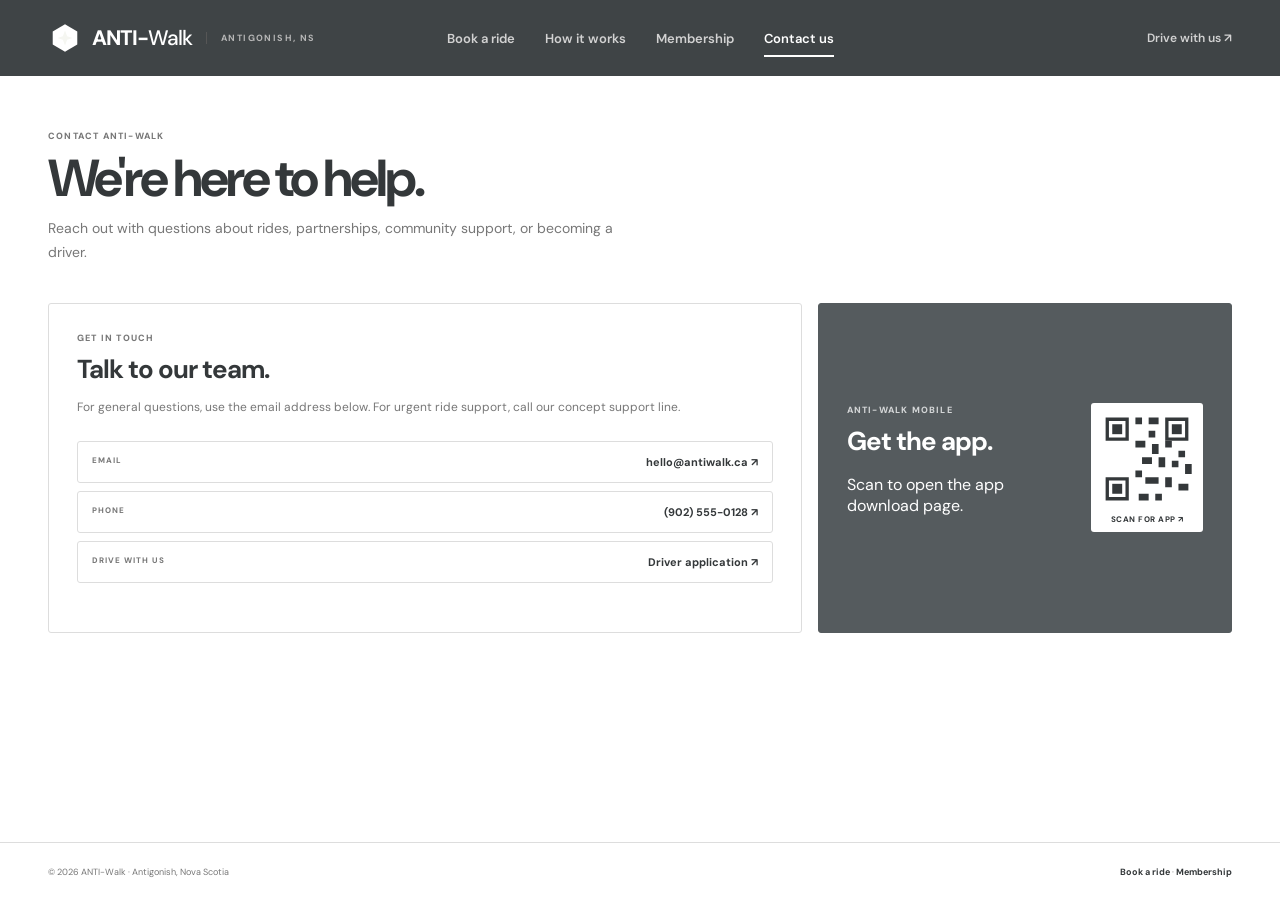
==== contact.html @ 78b8d7e1 "Session 2 commit" ====
<!doctype html>
<html lang="en">
  <head>
    <meta charset="UTF-8" />
    <meta name="viewport" content="width=device-width, initial-scale=1.0" />
    <title>Contact us — ANTI-Walk</title>
    <link rel="preconnect" href="https://fonts.googleapis.com" />
    <link rel="preconnect" href="https://fonts.gstatic.com" crossorigin />
    <link href="https://fonts.googleapis.com/css2?family=DM+Sans:wght@400;500;600;700&family=Manrope:wght@400;500;600;700;800&display=swap" rel="stylesheet" />
    <link rel="stylesheet" href="styles.css" />
  </head>
  <body>
    <div class="app-shell">
      <header class="topbar">
        <a class="brand" href="index.html" aria-label="ANTI-Walk home">
          <span class="brand-mark" aria-hidden="true"><svg viewBox="0 0 36 36" fill="none"><path d="M18 3.5 31 11v14L18 32.5 5 25V11L18 3.5Z" fill="currentColor"/><path d="m18 10 2.25 6.2L26 18l-5.75 1.8L18 26l-2.25-6.2L10 18l5.75-1.8L18 10Z" fill="#F5F6F1"/></svg></span>
          <span class="brand-name">ANTI-<span>Walk</span></span>
          <span class="brand-location">ANTIGONISH, NS</span>
        </a>
        <nav class="top-nav" aria-label="Main navigation">
          <a class="nav-link" href="index.html">Book a ride</a>
          <a class="nav-link" href="how-it-works.html">How it works</a>
          <a class="nav-link" href="membership.html">Membership</a>
          <a class="nav-link active" href="contact.html">Contact us</a>
        </nav>
        <div class="top-actions"><a class="top-drive-link" href="driver.html">Drive with us <span aria-hidden="true">↗</span></a></div>
      </header>
      <main class="secondary-main">
        <section class="page-hero">
          <span class="section-kicker">CONTACT ANTI-WALK</span>
          <h1>We're here to help.</h1>
          <p>Reach out with questions about rides, partnerships, community support, or becoming a driver.</p>
        </section>
        <section class="contact-page-grid">
          <article class="contact-panel">
            <span class="section-kicker">GET IN TOUCH</span>
            <h2>Talk to our team.</h2>
            <p>For general questions, use the email address below. For urgent ride support, call our concept support line.</p>
            <div class="contact-page-links">
              <a href="mailto:hello@antiwalk.ca"><small>EMAIL</small><strong>hello@antiwalk.ca ↗</strong></a>
              <a href="tel:+19025550128"><small>PHONE</small><strong>(902) 555-0128 ↗</strong></a>
              <a href="driver.html"><small>DRIVE WITH US</small><strong>Driver application ↗</strong></a>
            </div>
          </article>
          <article class="download-panel">
            <div><span class="section-kicker">ANTI-WALK MOBILE</span><h2>Get the app.</h2><p>Scan to open the app download page.</p></div>
            <a class="download-qr" href="app-download.html" aria-label="Open app download page">
              <svg viewBox="0 0 29 29" aria-label="App download QR code"><rect width="29" height="29" fill="#fff"/><g fill="#34383a"><path d="M2 2h7v7H2zm1 1v5h5V3zM20 2h7v7h-7zm1 1v5h5V3zM2 20h7v7H2zm1 1v5h5v-5z"/><path d="M11 2h2v2h-2zm4 0h3v2h-3zm0 4h2v2h-2zm-4 3h3v2h-3zm5 1h2v3h-2zm4-1h2v2h-2zm4 3h2v2h-2zm-11 2h3v2h-3zm5 0h2v3h-2zm4 1h2v2h-2zm4 1h2v3h-2zM11 18h2v2h-2zm3 2h4v2h-4zm6 0h2v3h-2zm4 2h3v2h-3zm-12 3h3v2h-3zm5 0h2v2h-2z"/><rect x="4" y="4" width="3" height="3"/><rect x="22" y="4" width="3" height="3"/><rect x="4" y="22" width="3" height="3"/></g></svg>
              <span>SCAN FOR APP ↗</span>
            </a>
          </article>
        </section>
      </main>
      <footer class="site-footer">
        <span>© 2026 ANTI-Walk · Antigonish, Nova Scotia</span>
        <span><a href="index.html">Book a ride</a> · <a href="membership.html">Membership</a></span>
      </footer>
    </div>
  </body>
</html>
---- styles.css ----
:root {
  color-scheme: light;
  --ink: #34383a;
  --muted: #6b6b6b;
  --soft: #f3f3f3;
  --line: #dedede;
  --green: #555b5e;
  --green-dark: #34383a;
  --paper: #fff;
  --white: #fff;
  --font-body: "DM Sans", sans-serif;
  --font-display: "DM Sans", "Manrope", sans-serif;
  font-family: var(--font-body);
  color: var(--ink);
  background: var(--paper);
  font-synthesis: none;
  text-rendering: optimizeLegibility;
}

* { box-sizing: border-box; }
html { scroll-behavior: smooth; }
body { margin: 0; min-width: 320px; min-height: 100vh; background: #fff; }
button, input, select, textarea { font: inherit; }
button { color: inherit; }
a { color: inherit; text-decoration: none; }

.app-shell { width: 100%; min-height: 100vh; margin: 0 auto; }

.topbar {
  height: 76px;
  display: grid;
  grid-template-columns: minmax(240px, 1fr) auto minmax(240px, 1fr);
  align-items: center;
  padding: 0 48px;
  color: #fff;
  background: #3f4446;
}
.brand { display: flex; align-items: center; gap: 10px; justify-self: start; }
.brand-mark { width: 34px; height: 34px; display: inline-flex; color: #fff; }
.brand-mark svg { width: 100%; height: 100%; }
.brand-name { font: 800 21px/1 var(--font-display); letter-spacing: -1px; }
.brand-name span { font-weight: 500; }
.brand-location { margin-left: 4px; padding-left: 14px; border-left: 1px solid #565656; color: #b7b7b7; font-size: 9px; font-weight: 700; letter-spacing: 1.4px; }
.top-nav { display: flex; align-items: center; gap: 30px; justify-self: center; }
.nav-link { position: relative; padding: 27px 0; color: #d2d2d2; font-size: 13px; font-weight: 600; }
.nav-link:hover, .nav-link.active { color: #fff; }
.nav-link.active::after { content: ""; position: absolute; left: 0; right: 0; bottom: 17px; height: 2px; background: #fff; }
.top-actions { display: flex; align-items: center; gap: 18px; justify-self: end; }
.top-drive-link { color: #d2d2d2; font-size: 12px; font-weight: 600; }
.top-drive-link:hover { color: #fff; }
.profile-button { display: flex; align-items: center; gap: 8px; padding: 7px 10px 7px 7px; border: 0; border-radius: 22px; color: #fff; background: #555b5e; cursor: pointer; font-size: 12px; font-weight: 600; }
.profile-initials { width: 28px; height: 28px; display: grid; place-items: center; border-radius: 50%; color: #34383a; background: #fff; font-size: 11px; }
.profile-button svg { width: 12px; height: 12px; fill: none; stroke: currentColor; stroke-width: 2; }

.workspace {
  max-width: 1440px;
  min-height: calc(100vh - 76px);
  display: grid;
  grid-template-columns: 420px minmax(0, 1fr);
  gap: 32px;
  margin: 0 auto;
  padding: 32px 48px 48px;
  background: #fff;
}
.booking-column { width: 100%; }
.intro { margin-bottom: 24px; }
.eyebrow, .map-live { display: flex; align-items: center; gap: 8px; color: #777; font-size: 11px; font-weight: 700; letter-spacing: .7px; text-transform: uppercase; }
.live-dot { width: 7px; height: 7px; border-radius: 50%; background: #1e9e52; box-shadow: 0 0 0 3px #daf1e3; }
h1 { margin: 10px 0 8px; font: 700 48px/.98 var(--font-display); letter-spacing: -3px; }
h1 span { color: #34383a; }
.intro p { margin: 0; color: #777; font-size: 14px; }

.booking-card { padding: 24px; border: 1px solid #e2e2e2; border-radius: 4px; background: #fff; }
.card-heading { display: flex; align-items: flex-start; justify-content: space-between; margin-bottom: 18px; }
.section-kicker { display: block; color: #777; font-size: 9px; font-weight: 800; letter-spacing: 1.2px; }
.card-heading h2 { margin: 5px 0 0; font: 700 24px/1.15 var(--font-display); letter-spacing: -1px; }
.local-badge { display: inline-flex; align-items: center; gap: 6px; margin-top: 2px; padding: 7px 9px; border: 1px solid #ddd; border-radius: 20px; color: #555; background: #fff; font-size: 9px; font-weight: 700; }
.local-badge svg { width: 12px; height: 12px; fill: none; stroke: currentColor; stroke-width: 1.5; }

.route-fields { position: relative; display: flex; flex-direction: column; padding-left: 28px; border: 1px solid #ddd; background: #fff; }
.route-rail { position: absolute; top: 20px; bottom: 21px; left: 13px; display: flex; align-items: center; flex-direction: column; }
.rail-dot { width: 8px; height: 8px; border: 2px solid #34383a; border-radius: 50%; }
.rail-line { width: 1px; flex: 1; min-height: 20px; background: #aaa; }
.rail-square { width: 8px; height: 8px; border: 2px solid #34383a; }
.location-field { display: block; min-width: 0; padding: 10px 44px 9px 0; }
.location-field + .location-field { border-top: 1px solid #e8e8e8; }
.field-label { display: block; margin-bottom: 3px; color: #777; font-size: 9px; font-weight: 800; letter-spacing: .8px; }
.location-field input { width: 100%; padding: 0; border: 0; outline: 0; color: #34383a; background: transparent; font-size: 14px; font-weight: 600; }
.swap-button { position: absolute; z-index: 1; top: 50%; right: 10px; display: grid; width: 30px; height: 30px; place-items: center; transform: translateY(-50%); border: 1px solid #ddd; border-radius: 50%; background: #fff; cursor: pointer; }
.swap-button:hover { background: #f3f3f3; }
.swap-button svg { width: 14px; height: 14px; fill: none; stroke: #34383a; stroke-width: 1.5; }

.quick-destinations { margin: 14px 0 18px; }
.quick-label { display: block; margin-bottom: 8px; color: #777; font-size: 9px; font-weight: 800; letter-spacing: .8px; }
.destination-chips { display: flex; flex-wrap: wrap; gap: 7px; }
.destination-chip { display: inline-flex; align-items: center; gap: 7px; padding: 8px 10px; border: 1px solid #ddd; border-radius: 3px; background: #fff; cursor: pointer; font-size: 11px; font-weight: 700; }
.destination-chip:hover, .destination-chip.selected { border-color: #555b5e; background: #555b5e; color: #fff; }
.chip-icon { display: inline-grid; width: 16px; height: 16px; place-items: center; border-radius: 2px; font-size: 12px; }

.child-booking-toggle, .friend-booking-toggle { display: flex; align-items: center; gap: 9px; margin: 0 0 12px; padding: 11px; border: 1px solid #ddd; border-radius: 3px; cursor: pointer; }
.child-booking-toggle:has(input:checked), .friend-booking-toggle:has(input:checked) { border-color: #555b5e; background: #f6f6f6; }
.child-booking-toggle > input, .friend-booking-toggle > input { position: absolute; opacity: 0; }
.toggle-check { width: 18px; height: 18px; display: grid; flex: 0 0 auto; place-items: center; border: 1px solid #aaa; border-radius: 2px; background: #fff; }
.child-booking-toggle input:checked + .toggle-check, .friend-booking-toggle input:checked + .toggle-check { border-color: #555b5e; background: #555b5e; }
.child-booking-toggle input:checked + .toggle-check::after, .friend-booking-toggle input:checked + .toggle-check::after { content: "✓"; color: #fff; font-size: 11px; }
.child-toggle-copy { display: flex; flex: 1; flex-direction: column; gap: 2px; }
.child-toggle-copy strong { font-size: 11px; }
.child-toggle-copy small { color: #777; font-size: 9px; }
.friend-icon, .family-icon { width: 27px; height: 27px; display: grid; flex: 0 0 auto; place-items: center; border-radius: 3px; color: #fff; background: #555b5e; }
.family-icon svg { width: 17px; height: 17px; fill: none; stroke: currentColor; stroke-width: 1.4; }
.friend-pickup-fields, .child-details { min-width: 0; margin: -4px 0 12px; padding: 12px; border: 1px solid #ddd; border-radius: 3px; background: #f7f7f7; }
.friend-pickup-fields legend, .child-details legend { padding: 0 5px; font-size: 10px; font-weight: 800; }
.friend-pickup-fields > p, .child-safety-note, .child-privacy-note { color: #777; font-size: 9px; line-height: 1.5; }
.friend-fields, .child-fields { display: grid; grid-template-columns: 1fr 1fr; gap: 8px; }
.full-field { grid-column: 1 / -1; }
.form-field { display: flex; min-width: 0; flex-direction: column; gap: 5px; color: #555; font-size: 9px; font-weight: 700; }
.form-field input { width: 100%; padding: 9px; border: 1px solid #ddd; border-radius: 2px; color: #34383a; background: #fff; font-size: 11px; }
.guardian-consent { display: flex; align-items: flex-start; gap: 7px; margin: 10px 0; color: #555; font-size: 9px; line-height: 1.5; }
.guardian-consent input { accent-color: #555b5e; }

.ride-options-heading { display: flex; justify-content: space-between; align-items: center; margin: 3px 0 9px; }
.ride-options-heading > div { display: flex; align-items: baseline; gap: 9px; }
.ride-options-note { color: #777; font-size: 9px; }
.info-button { width: 20px; height: 20px; display: grid; place-items: center; border: 0; border-radius: 50%; background: #eee; cursor: help; }
.info-button svg { width: 13px; height: 13px; fill: none; stroke: #555; }
.ride-options { display: grid; gap: 7px; }
.ride-option { min-height: 58px; display: flex; align-items: center; gap: 10px; padding: 7px 10px 7px 7px; border: 1px solid #ddd; border-radius: 3px; text-align: left; background: #fff; cursor: pointer; }
.ride-option:hover { border-color: #777; }
.ride-option.selected { border: 2px solid #555b5e; padding: 6px 9px 6px 6px; background: #fafafa; }
.ride-art { width: 48px; height: 42px; display: grid; flex: 0 0 auto; place-items: center; border-radius: 2px; color: #34383a; background: #eee; }
.ride-art svg { width: 42px; height: 30px; }
.ride-copy { display: flex; flex: 1; flex-direction: column; gap: 3px; }
.ride-copy strong { font-size: 12px; }
.ride-copy small { color: #777; font-size: 9px; }
.ride-price { font: 700 14px var(--font-display); }

.ride-meta { min-height: 48px; display: flex; align-items: center; gap: 8px; color: #666; font-size: 10px; }
.ride-meta strong { color: #34383a; }
.arrival-icon { width: 18px; height: 18px; display: grid; place-items: center; }
.arrival-icon svg { width: 16px; height: 16px; fill: none; stroke: #555b5e; stroke-width: 1.5; }
.meta-divider { height: 12px; border-left: 1px solid #ddd; }
.schedule-button { display: inline-flex; align-items: center; gap: 5px; margin-left: auto; padding: 7px 8px; border: 1px solid #ddd; border-radius: 3px; background: #fff; cursor: pointer; font-size: 10px; }
.schedule-button > svg { width: 13px; height: 13px; fill: none; stroke: #555b5e; }
.request-button { width: 100%; min-height: 52px; display: flex; align-items: center; justify-content: space-between; padding: 12px 14px; border: 0; border-radius: 3px; color: #fff; background: #555b5e; cursor: pointer; font-size: 14px; font-weight: 800; }
.request-button:hover { background: #34383a; }
.request-arrow { width: 28px; height: 28px; display: grid; place-items: center; border-radius: 50%; color: #34383a; background: #fff; }
.demo-note { margin: 9px 0 0; color: #777; text-align: center; font-size: 8px; }
.community-note { display: flex; align-items: center; gap: 11px; margin-top: 14px; padding: 12px 0; border-top: 1px solid #e8e8e8; border-bottom: 1px solid #e8e8e8; }
.community-icon { width: 34px; height: 34px; display: grid; flex: 0 0 auto; place-items: center; border-radius: 50%; color: #fff; background: #555b5e; }
.community-icon svg { width: 18px; height: 18px; fill: none; stroke: currentColor; }
.community-note > span:nth-child(2) { display: flex; flex: 1; flex-direction: column; gap: 3px; }
.community-note strong { font-size: 11px; }
.community-note small { color: #777; font-size: 9px; }
.community-arrow { font-size: 16px; }

.map-panel { position: relative; min-height: 720px; display: grid; grid-template-rows: 58px minmax(0, 1fr) auto; overflow: hidden; border: 1px solid #ddd; background: #eee; }
.map-topline { position: relative; z-index: 2; display: flex; align-items: center; justify-content: space-between; padding: 10px 14px; border-bottom: 1px solid #ddd; background: #fff; }
.map-location-group { display: flex; align-items: center; flex-wrap: wrap; gap: 8px; }
.map-live { padding: 0; color: #555; font-size: 9px; }
.active-driver-counter { display: inline-flex; align-items: center; gap: 5px; color: #555; font-size: 9px; }
.active-driver-counter strong { color: #34383a; font-size: 12px; }
.active-driver-counter small { padding: 3px 5px; border-radius: 2px; color: #777; background: #eee; font-size: 7px; }
.active-driver-dot { width: 7px; height: 7px; border-radius: 50%; background: #555b5e; }
.map-topline-actions { display: flex; gap: 6px; }
.map-layer-button { display: flex; align-items: center; gap: 6px; padding: 8px 9px; border: 1px solid #ddd; border-radius: 3px; background: #fff; cursor: pointer; font-size: 9px; font-weight: 700; }
.map-layer-button:hover { background: #f3f3f3; }
.map-layer-button svg { width: 14px; height: 14px; fill: none; stroke: #555b5e; stroke-width: 1.5; }
.map-canvas { position: relative; min-height: 0; overflow: hidden; background: #efefea; }
.map-drawing { width: 100%; height: 100%; display: block; touch-action: none; cursor: grab; }
.map-drawing.is-panning { cursor: grabbing; }
.map-place text { fill: #666; font: 700 10px "DM Sans", sans-serif; letter-spacing: 1px; }
.map-marker { transition: transform .25s ease; }
.map-zoom-controls { position: absolute; z-index: 3; top: 12px; right: 12px; display: grid; gap: 5px; }
.map-zoom-controls button { width: 34px; height: 34px; display: grid; place-items: center; border: 1px solid #ddd; border-radius: 3px; background: #fff; cursor: pointer; font-size: 20px; box-shadow: 0 2px 8px rgba(0,0,0,.08); }

.map-toolbar { position: relative; z-index: 2; display: grid; grid-template-columns: minmax(170px,.8fr) minmax(190px,1fr) minmax(120px,auto); align-items: center; gap: 10px; min-height: 76px; padding: 9px 12px; border-top: 1px solid #ddd; background: #fff; }
.map-pick-area { display: grid; min-width: 0; gap: 4px; }
.map-pick-controls { display: flex; align-items: center; gap: 3px; }
.map-pick-controls > span { margin-right: 2px; color: #777; font-size: 8px; }
.map-target-button { padding: 5px 7px; border: 1px solid #ddd; border-radius: 3px; background: #fff; cursor: pointer; font-size: 8px; font-weight: 700; }
.map-target-button.active { border-color: #555b5e; color: #fff; background: #555b5e; }
.map-target-button[hidden], .map-pick-instruction[hidden] { display: none; }
.map-place-label { display: none; }
.map-place-select { width: 100%; max-width: 220px; padding: 6px 7px; border: 1px solid #ddd; border-radius: 3px; background: #fff; font-size: 9px; }
.map-pick-instruction { color: #777; font-size: 8px; }
.route-summary { display: flex; align-items: center; gap: 9px; min-width: 0; }
.summary-icon { width: 34px; height: 34px; display: grid; flex: 0 0 auto; place-items: center; border-radius: 50%; color: #fff; background: #555b5e; }
.summary-icon svg { width: 18px; height: 18px; fill: none; stroke: currentColor; }
.route-summary > span:nth-child(2) { min-width: 0; display: flex; flex-direction: column; gap: 3px; }
.route-summary small { color: #777; font-size: 7px; font-weight: 800; letter-spacing: .8px; }
.route-summary strong { max-width: 220px; overflow: hidden; text-overflow: ellipsis; white-space: nowrap; font-size: 10px; }
.route-summary strong i { color: #777; font-style: normal; }
.summary-distance { margin-left: 5px; padding-left: 9px; border-left: 1px solid #ddd; color: #555; font-size: 9px; white-space: nowrap; }
.map-footer-actions { display: flex; align-items: flex-end; flex-direction: column; gap: 5px; }
.map-disclaimer { color: #777; font-size: 7px; }
.map-directions-link { font-size: 9px; font-weight: 800; text-decoration: underline; text-underline-offset: 3px; }
.local-map-fallback { position: absolute; z-index: 4; inset: 0; display: grid; place-items: center; padding: 20px; background: #efefea; }
.local-map-fallback[hidden] { display: none; }
.local-map-fallback-card { width: min(460px,100%); padding: 20px; border: 1px solid #ddd; background: #fff; box-shadow: 0 10px 30px rgba(0,0,0,.12); }
.local-map-fallback-card strong { font-size: 16px; }
.local-map-fallback-card p { color: #777; font-size: 10px; }
.local-map-places { display: flex; flex-wrap: wrap; gap: 6px; }
.local-map-place { padding: 8px 10px; border: 1px solid #ddd; border-radius: 3px; background: #fff; cursor: pointer; font-size: 9px; font-weight: 700; }
.local-map-place:hover { border-color: #555b5e; background: #555b5e; color: #fff; }

.membership-section { max-width: 1440px; margin: 0 auto; padding: 28px 48px 64px; border-top: 1px solid #ddd; }
.membership-heading { display: flex; align-items: flex-end; justify-content: space-between; margin-bottom: 18px; }
.membership-heading h2 { margin: 7px 0 6px; font: 700 32px/1.1 var(--font-display); letter-spacing: -1.5px; }
.membership-heading p { margin: 0; color: #777; font-size: 12px; }
.membership-note { color: #777; font-size: 9px; }
.membership-grid { display: grid; grid-template-columns: repeat(3,1fr); gap: 12px; }
.membership-card { position: relative; padding: 22px; border: 1px solid #ddd; border-radius: 3px; background: #fff; }
.featured-plan { border: 2px solid #555b5e; }
.popular-plan { position: absolute; top: -10px; right: 14px; padding: 5px 8px; border-radius: 2px; color: #fff; background: #555b5e; font-size: 8px; font-weight: 800; }
.plan-label { color: #777; font-size: 8px; font-weight: 800; letter-spacing: 1px; }
.membership-card h3 { margin: 9px 0 5px; font-size: 20px; letter-spacing: -.5px; }
.plan-price { margin: 0; font: 700 27px var(--font-display); }
.plan-price span { color: #777; font: 500 10px var(--font-body); }
.plan-summary { min-height: 34px; color: #777; font-size: 10px; line-height: 1.5; }
.membership-card ul { min-height: 82px; display: grid; gap: 8px; margin: 0 0 16px; padding: 13px 0 0; border-top: 1px solid #eee; list-style: none; }
.membership-card li { position: relative; padding-left: 16px; color: #555; font-size: 10px; }
.membership-card li::before { content: "✓"; position: absolute; left: 0; }
.plan-button { width: 100%; padding: 11px; border: 1px solid #555b5e; border-radius: 3px; background: #fff; cursor: pointer; font-size: 10px; font-weight: 800; }
.featured-plan .plan-button { color: #fff; background: #555b5e; }
.membership-footnote { color: #777; text-align: center; font-size: 8px; }

.contact-section {
  max-width: 1440px;
  display: grid;
  grid-template-columns: minmax(0, 1fr) minmax(380px, .55fr);
  gap: 32px;
  align-items: stretch;
  margin: 0 auto;
  padding: 36px 48px;
  border-top: 1px solid #ddd;
  background: #f5f5f5;
}
.contact-copy h2 { margin: 7px 0 8px; font: 700 32px/1.1 var(--font-display); letter-spacing: -1.5px; }
.contact-copy > p { max-width: 520px; margin: 0; color: #777; font-size: 12px; }
.contact-links { display: flex; gap: 10px; margin-top: 22px; }
.contact-links a { min-width: 210px; display: flex; flex-direction: column; gap: 5px; padding: 13px 14px; border: 1px solid #d8d8d8; border-radius: 3px; background: #fff; }
.contact-links a:hover { border-color: #555b5e; }
.contact-links small { color: #777; font-size: 8px; font-weight: 800; letter-spacing: 1px; }
.contact-links strong { font-size: 12px; }
.download-card { display: flex; align-items: center; justify-content: space-between; gap: 18px; padding: 20px; border: 1px solid #555b5e; border-radius: 3px; color: #fff; background: #555b5e; }
.download-card .section-kicker { color: #d4d6d7; }
.download-card h3 { margin: 6px 0 5px; font-size: 22px; letter-spacing: -.8px; }
.download-card p { margin: 0; color: #dedede; font-size: 10px; }
.download-qr { width: 112px; display: flex; flex: 0 0 auto; flex-direction: column; align-items: center; gap: 7px; padding: 8px; border-radius: 3px; color: #34383a; background: #fff; }
.download-qr svg { width: 96px; height: 96px; }
.download-qr span { font-size: 8px; font-weight: 800; letter-spacing: .5px; }

.site-footer { max-width: 1440px; min-height: 58px; display: flex; align-items: center; justify-content: space-between; margin: 0 auto; padding: 0 48px; border-top: 1px solid #ddd; color: #777; font-size: 9px; }
.site-footer a { color: #34383a; font-weight: 700; }
.toast { position: fixed; z-index: 10; right: 24px; bottom: 24px; max-width: 380px; padding: 14px 16px; border: 1px solid #555b5e; border-radius: 3px; color: #fff; background: #555b5e; font-size: 11px; opacity: 0; transform: translateY(12px); pointer-events: none; transition: .2s; }
.toast.visible { opacity: 1; transform: translateY(0); }

.schedule-dialog { width: min(420px, calc(100% - 32px)); padding: 26px; border: 1px solid #555b5e; border-radius: 3px; background: #fff; box-shadow: 0 20px 60px rgba(52,56,58,.22); }
.schedule-dialog::backdrop { background: rgba(0,0,0,.55); }
.dialog-kicker { color: #777; font-size: 9px; font-weight: 800; letter-spacing: 1.2px; }
.schedule-dialog h2 { margin: 8px 0; font-size: 22px; letter-spacing: -.8px; }
.schedule-dialog p { color: #777; font-size: 11px; }
.schedule-dialog label { display: block; margin: 18px 0 6px; font-size: 10px; font-weight: 700; }
.schedule-dialog input, .user-profile-dialog input, .user-profile-dialog select { width: 100%; padding: 11px; border: 1px solid #ccc; border-radius: 2px; background: #fff; font-size: 12px; }
.dialog-actions { display: flex; justify-content: flex-end; gap: 8px; margin-top: 20px; }
.dialog-actions button { padding: 10px 13px; border-radius: 3px; cursor: pointer; font-size: 10px; font-weight: 800; }
.dialog-cancel { border: 1px solid #ccc; background: #fff; }
.dialog-confirm { border: 1px solid #555b5e; color: #fff; background: #555b5e; }
.user-profile-dialog { width: min(420px, calc(100% - 32px)); }
.profile-dialog-heading { display: flex; align-items: flex-start; justify-content: space-between; }
.profile-dialog-heading h2 { margin: 8px 0 0; font-size: 22px; }
.profile-dialog-close { width: 30px; height: 30px; display: grid; place-items: center; border: 1px solid #ddd; border-radius: 50%; background: #fff; cursor: pointer; }
.user-profile-dialog label { display: block; margin: 12px 0 6px; font-size: 10px; font-weight: 700; }
.optional-label { color: #777; font-size: 8px; }
.profile-membership-row { display: flex; justify-content: space-between; margin-top: 14px; padding: 10px 0; border-top: 1px solid #eee; border-bottom: 1px solid #eee; font-size: 10px; }
.profile-storage-note, .profile-status { color: #777; font-size: 8px; }

.secondary-main {
  max-width: 1440px;
  min-height: calc(100vh - 134px);
  margin: 0 auto;
  padding: 54px 48px 64px;
}
.page-hero {
  max-width: 760px;
  margin-bottom: 38px;
}
.page-hero h1 { margin: 10px 0 12px; font-size: 52px; line-height: 1.02; }
.page-hero p { max-width: 600px; margin: 0; color: #777; font-size: 14px; line-height: 1.7; }
.how-grid {
  display: grid;
  grid-template-columns: repeat(3, 1fr);
  gap: 14px;
}
.how-card {
  min-height: 230px;
  padding: 24px;
  border: 1px solid #ddd;
  border-radius: 3px;
  background: #fff;
}
.how-number {
  width: 36px;
  height: 36px;
  display: grid;
  place-items: center;
  margin-bottom: 42px;
  border: 1px solid #555b5e;
  border-radius: 50%;
  color: #555b5e;
  font-size: 11px;
  font-weight: 800;
}
.how-card h2 { margin: 0 0 8px; font-size: 20px; letter-spacing: -.6px; }
.how-card p { margin: 0; color: #777; font-size: 11px; line-height: 1.65; }
.secondary-cta {
  margin-top: 24px;
  padding: 24px;
  display: flex;
  align-items: center;
  justify-content: space-between;
  gap: 20px;
  color: #fff;
  background: #555b5e;
}
.secondary-cta h2 { margin: 5px 0 0; font-size: 24px; }
.secondary-cta a { padding: 11px 14px; border: 1px solid #fff; border-radius: 3px; color: #fff; font-size: 11px; font-weight: 800; }
.membership-page-grid { margin-top: 8px; }
.contact-page-grid {
  display: grid;
  grid-template-columns: minmax(0, 1fr) minmax(340px, .55fr);
  gap: 16px;
}
.contact-panel, .download-panel {
  min-height: 330px;
  padding: 28px;
  border: 1px solid #ddd;
  border-radius: 3px;
  background: #fff;
}
.contact-panel h2, .download-panel h2 { margin: 8px 0 10px; font-size: 26px; letter-spacing: -1px; }
.contact-panel > p, .download-panel > p { color: #777; font-size: 12px; line-height: 1.6; }
.contact-page-links { display: grid; gap: 8px; margin-top: 24px; }
.contact-page-links a { display: flex; justify-content: space-between; gap: 16px; padding: 13px 14px; border: 1px solid #ddd; border-radius: 3px; }
.contact-page-links a:hover { border-color: #555b5e; }
.contact-page-links small { color: #777; font-size: 8px; font-weight: 800; letter-spacing: 1px; }
.contact-page-links strong { font-size: 11px; }
.download-panel { display: flex; align-items: center; justify-content: space-between; gap: 18px; color: #fff; background: #555b5e; border-color: #555b5e; }
.download-panel .section-kicker { color: #d4d6d7; }
.download-panel > p { color: #ddd; }

@media (max-width: 1120px) {
  .topbar { padding: 0 28px; }
  .workspace { grid-template-columns: 390px minmax(0,1fr); gap: 22px; padding: 28px; }
  .map-panel { min-height: 700px; }
  .map-toolbar { grid-template-columns: minmax(150px,.8fr) minmax(150px,1fr); }
  .map-footer-actions { display: none; }
  .membership-section { padding-left: 28px; padding-right: 28px; }
  .secondary-main { padding: 44px 28px 54px; }
}

@media (max-width: 820px) {
  .topbar { grid-template-columns: 1fr auto; height: 68px; padding: 0 18px; }
  .brand-location, .top-nav, .top-drive-link { display: none; }
  .workspace { display: flex; flex-direction: column; min-height: auto; padding: 22px 18px 34px; }
  .booking-column { max-width: none; }
  h1 { font-size: 40px; }
  .map-panel { order: -1; min-height: 340px; height: 340px; grid-template-rows: 52px minmax(0,1fr) 64px; }
  .map-toolbar { grid-template-columns: 1fr auto; min-height: 64px; }
  .map-pick-area { max-width: 240px; }
  .route-summary { justify-self: end; }
  .summary-icon { display: none; }
  .summary-distance { display: none; }
  .membership-grid { grid-template-columns: 1fr; }
  .membership-heading { align-items: flex-start; flex-direction: column; gap: 8px; }
  .contact-section { grid-template-columns: 1fr; padding: 28px 18px; }
  .contact-links { flex-direction: column; }
  .contact-links a { min-width: 0; }
  .how-grid { grid-template-columns: 1fr; }
  .how-card { min-height: 180px; }
  .how-number { margin-bottom: 25px; }
  .secondary-main { padding: 32px 18px 44px; }
  .page-hero h1 { font-size: 40px; }
  .secondary-cta { align-items: flex-start; flex-direction: column; }
  .contact-page-grid { grid-template-columns: 1fr; }
  .download-panel { min-height: 220px; }
  .site-footer { margin: 0 18px; padding: 10px 0; }
}

@media (max-width: 520px) {
  .topbar { height: 64px; }
  .brand-mark { width: 30px; height: 30px; }
  .brand-name { font-size: 18px; }
  .profile-label, .profile-button svg { display: none; }
  .workspace { padding: 18px 12px 28px; }
  h1 { font-size: 36px; }
  .booking-card { padding: 16px 12px; }
  .friend-fields, .child-fields { grid-template-columns: 1fr; }
  .map-panel { height: 300px; min-height: 300px; grid-template-rows: 48px minmax(0,1fr) 58px; }
  .map-location-group { gap: 5px; }
  .map-live { display: none; }
  .map-topline { padding: 8px 10px; }
  .map-layer-button span { display: none; }
  .map-toolbar { grid-template-columns: 1fr auto; padding: 7px 8px; }
  .map-place-select { max-width: 140px; }
  .map-pick-instruction { display: none; }
  .route-summary strong { max-width: 130px; }
  .community-note small { display: none; }
  .membership-section { padding: 24px 12px 40px; }
  .membership-heading h2 { font-size: 26px; }
  .membership-note { display: none; }
  .contact-section { padding: 24px 12px; }
  .contact-copy h2 { font-size: 27px; }
  .download-card { align-items: flex-start; }
  .download-qr { width: 104px; }
  .download-qr svg { width: 88px; height: 88px; }
  .site-footer { align-items: flex-start; flex-direction: column; justify-content: center; gap: 5px; }
  .ride-meta { flex-wrap: wrap; }
  .schedule-button { margin-left: auto; }
}
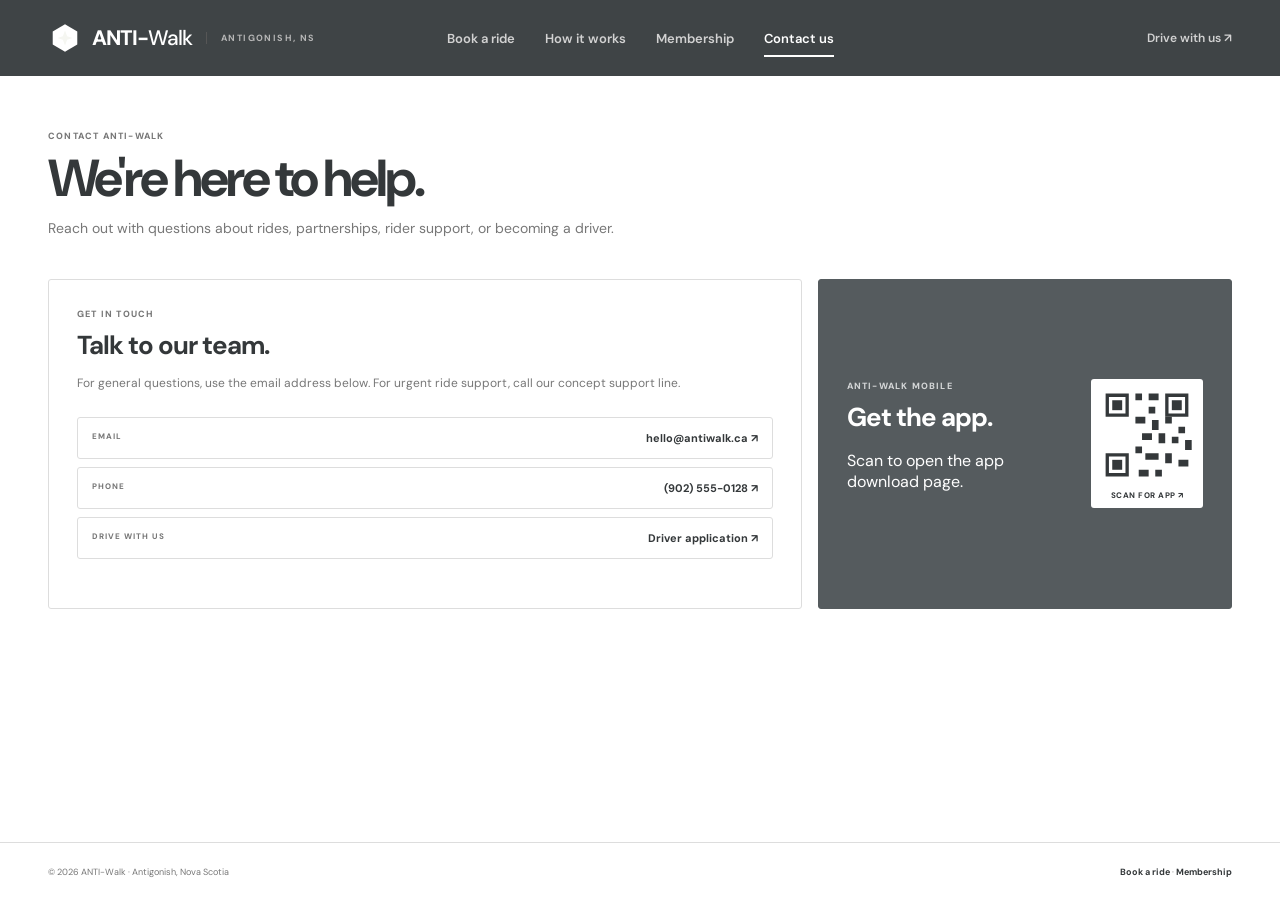
==== commit fa1f8864: "updates" ====
--- a/contact.html
+++ b/contact.html
@@ -29,7 +29,7 @@
         <section class="page-hero">
           <span class="section-kicker">CONTACT ANTI-WALK</span>
           <h1>We're here to help.</h1>
-          <p>Reach out with questions about rides, partnerships, community support, or becoming a driver.</p>
+          <p>Reach out with questions about rides, partnerships, rider support, or becoming a driver.</p>
         </section>
         <section class="contact-page-grid">
           <article class="contact-panel">
--- a/styles.css
+++ b/styles.css
@@ -159,6 +159,10 @@
 .map-live { padding: 0; color: #555; font-size: 9px; }
 .active-driver-counter { display: inline-flex; align-items: center; gap: 5px; color: #555; font-size: 9px; }
 .active-driver-counter strong { color: #34383a; font-size: 12px; }
+.registered-rider-count { margin-left: 4px; padding-left: 8px; border-left: 1px solid #ddd; }
+.registered-rider-count strong { font-size: inherit; }
+.active-driver-wait { margin-left: 4px; padding-left: 8px; border-left: 1px solid #ddd; }
+.active-driver-wait strong { font-size: inherit; }
 .active-driver-counter small { padding: 3px 5px; border-radius: 2px; color: #777; background: #eee; font-size: 7px; }
 .active-driver-dot { width: 7px; height: 7px; border-radius: 50%; background: #555b5e; }
 .map-topline-actions { display: flex; gap: 6px; }
@@ -166,9 +170,41 @@
 .map-layer-button:hover { background: #f3f3f3; }
 .map-layer-button svg { width: 14px; height: 14px; fill: none; stroke: #555b5e; stroke-width: 1.5; }
 .map-canvas { position: relative; min-height: 0; overflow: hidden; background: #efefea; }
-.map-drawing { width: 100%; height: 100%; display: block; touch-action: none; cursor: grab; }
+.map-drawing { width: 100%; height: 100%; display: block; touch-action: none; cursor: grab; -webkit-user-select: none; user-select: none; }
 .map-drawing.is-panning { cursor: grabbing; }
-.map-place text { fill: #666; font: 700 10px "DM Sans", sans-serif; letter-spacing: 1px; }
+.map-place text { fill: #555b5e; stroke: #f5f4ed; stroke-width: 3px; paint-order: stroke; stroke-linejoin: round; font: 700 10px "DM Sans", sans-serif; letter-spacing: 1px; }
+.st-james-cluster { cursor: pointer; }
+.st-james-cluster:hover circle:first-child { stroke: #555b5e; stroke-width: 2; }
+.map-cluster-popover {
+  position: absolute;
+  z-index: 8;
+  width: 190px;
+  padding: 10px;
+  border: 1px solid #d7d7d7;
+  border-radius: 4px;
+  background: #fff;
+  box-shadow: 0 10px 28px rgba(52,56,58,.18);
+}
+.map-cluster-popover[hidden] { display: none; }
+.map-cluster-title { display: block; margin: 0 0 7px; color: #777; font-size: 8px; font-weight: 800; letter-spacing: 1px; }
+.map-cluster-options { display: grid; gap: 5px; }
+.map-cluster-options button {
+  display: flex;
+  align-items: center;
+  gap: 8px;
+  width: 100%;
+  padding: 7px;
+  border: 1px solid #e1e1e1;
+  border-radius: 3px;
+  background: #fff;
+  cursor: pointer;
+  text-align: left;
+  font-size: 9px;
+  font-weight: 700;
+}
+.map-cluster-options button:hover,
+.map-cluster-options button:focus-visible { border-color: #555b5e; background: #f4f4f4; outline: none; }
+.map-cluster-options button span { width: 24px; height: 24px; display: grid; flex: 0 0 auto; place-items: center; border-radius: 50%; color: #fff; background: #555b5e; font-size: 7px; }
 .map-marker { transition: transform .25s ease; }
 .map-zoom-controls { position: absolute; z-index: 3; top: 12px; right: 12px; display: grid; gap: 5px; }
 .map-zoom-controls button { width: 34px; height: 34px; display: grid; place-items: center; border: 1px solid #ddd; border-radius: 3px; background: #fff; cursor: pointer; font-size: 20px; box-shadow: 0 2px 8px rgba(0,0,0,.08); }
